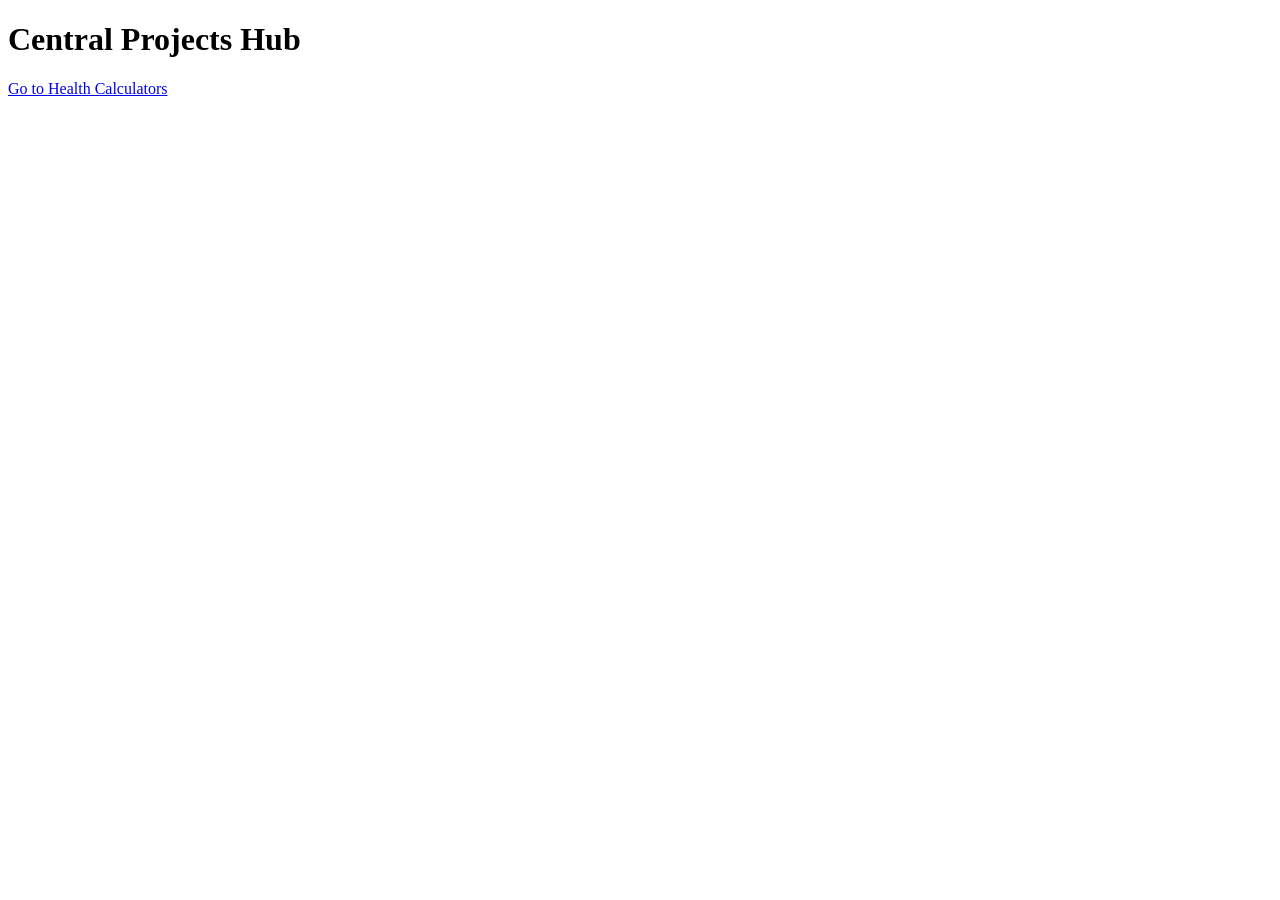
==== index.html @ d223aeca "Initialize index.html for Tarun's Hub This file serves as the main entry point for Tarun's Hub, feat" ====
<!DOCTYPE html>
<html lang="en">
<head>
    <meta charset="UTF-8">
    <meta name="viewport" content="width=device-width, initial-scale=1.0">
    <title>Tarun's Hub</title>
    
    <!-- Google AdSense Verification Code -->
    <script async src="https://pagead2.googlesyndication.com/pagead/js/adsbygoogle.js?client=ca-pub-7743006192348662" crossorigin="anonymous"></script>

</head>
<body>
    <h1>Central Projects Hub</h1>
    <a href="/Vibe-Coding/Health-Calculators/">Go to Health Calculators</a>
</body>
</html>
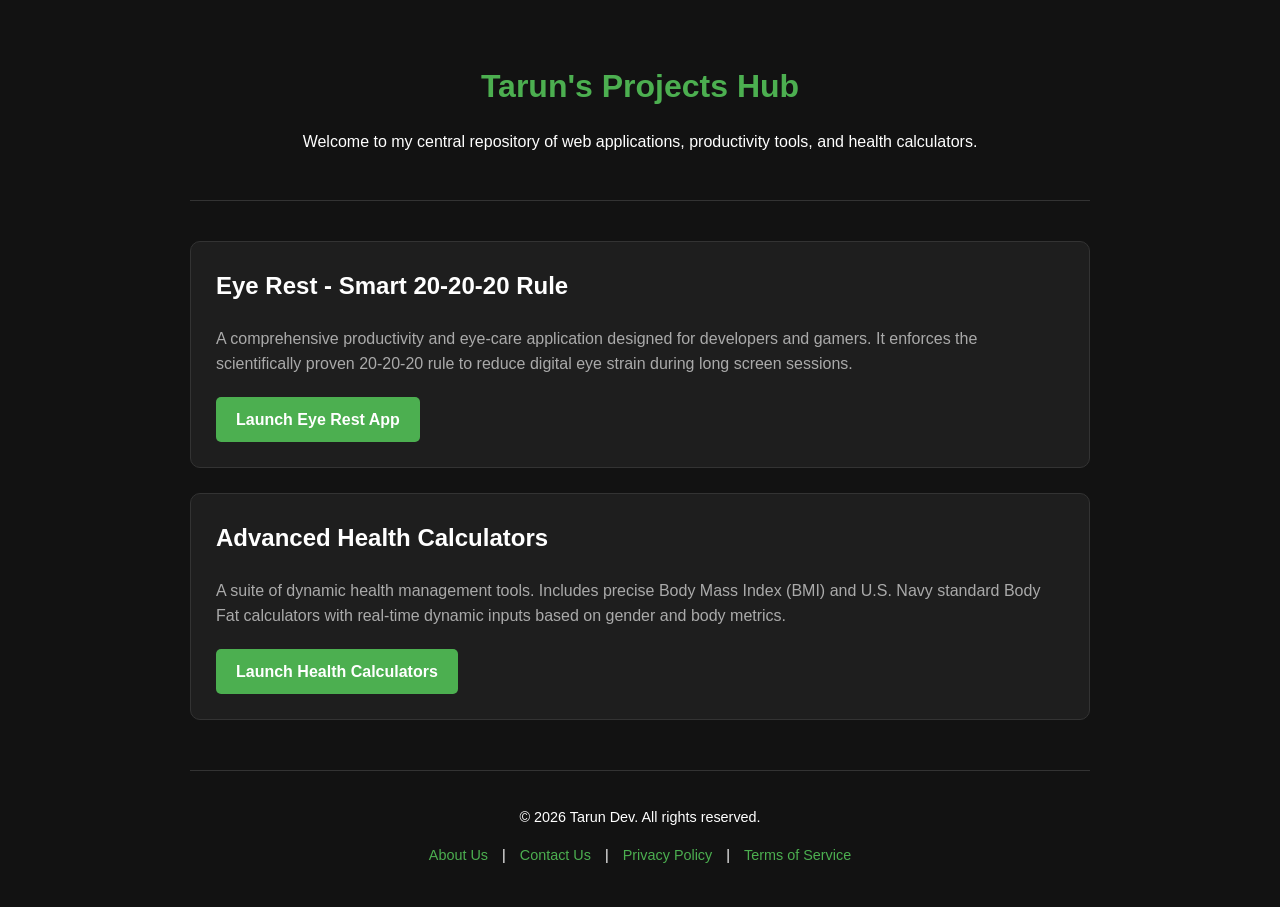
==== commit 7edd43a2: "Update index.html" ====
--- a/index.html
+++ b/index.html
@@ -3,14 +3,110 @@
 <head>
     <meta charset="UTF-8">
     <meta name="viewport" content="width=device-width, initial-scale=1.0">
-    <title>Tarun's Hub</title>
+    <title>Tarun's Hub - Web Applications & Tools</title>
     
     <!-- Google AdSense Verification Code -->
     <script async src="https://pagead2.googlesyndication.com/pagead/js/adsbygoogle.js?client=ca-pub-7743006192348662" crossorigin="anonymous"></script>
 
+    <style>
+        body {
+            font-family: 'Segoe UI', Tahoma, Geneva, Verdana, sans-serif;
+            background-color: #121212;
+            color: #ffffff;
+            margin: 0;
+            padding: 0;
+            line-height: 1.6;
+        }
+        .container {
+            max-width: 900px;
+            margin: 0 auto;
+            padding: 40px 20px;
+        }
+        header {
+            text-align: center;
+            padding-bottom: 30px;
+            border-bottom: 1px solid #333;
+            margin-bottom: 40px;
+        }
+        h1 {
+            color: #4CAF50;
+            margin-bottom: 10px;
+        }
+        .project-card {
+            background-color: #1e1e1e;
+            padding: 25px;
+            border-radius: 10px;
+            margin-bottom: 25px;
+            border: 1px solid #333;
+        }
+        .project-card h2 {
+            margin-top: 0;
+            color: #fff;
+        }
+        .project-card p {
+            color: #aaaaaa;
+            margin-bottom: 20px;
+        }
+        .btn {
+            display: inline-block;
+            background-color: #4CAF50;
+            color: white;
+            padding: 10px 20px;
+            text-decoration: none;
+            border-radius: 5px;
+            font-weight: bold;
+        }
+        .btn:hover {
+            background-color: #45a049;
+        }
+        footer {
+            text-align: center;
+            margin-top: 50px;
+            padding-top: 20px;
+            border-top: 1px solid #333;
+            font-size: 0.9rem;
+        }
+        footer a {
+            color: #4CAF50;
+            text-decoration: none;
+            margin: 0 10px;
+        }
+    </style>
 </head>
 <body>
-    <h1>Central Projects Hub</h1>
-    <a href="/Vibe-Coding/Health-Calculators/">Go to Health Calculators</a>
+
+    <div class="container">
+        <header>
+            <h1>Tarun's Projects Hub</h1>
+            <p>Welcome to my central repository of web applications, productivity tools, and health calculators.</p>
+        </header>
+
+        <!-- Project 1: Eye Break -->
+        <div class="project-card">
+            <h2>Eye Rest - Smart 20-20-20 Rule</h2>
+            <p>A comprehensive productivity and eye-care application designed for developers and gamers. It enforces the scientifically proven 20-20-20 rule to reduce digital eye strain during long screen sessions.</p>
+            <a href="/Vibe-Coding/Eye-Break/" class="btn">Launch Eye Rest App</a>
+        </div>
+
+        <!-- Project 2: Health Calculators -->
+        <div class="project-card">
+            <h2>Advanced Health Calculators</h2>
+            <p>A suite of dynamic health management tools. Includes precise Body Mass Index (BMI) and U.S. Navy standard Body Fat calculators with real-time dynamic inputs based on gender and body metrics.</p>
+            <a href="/Vibe-Coding/Health-Calculators/" class="btn">Launch Health Calculators</a>
+        </div>
+
+        <!-- Footer with Trust Pages -->
+        <footer>
+            <p>&copy; 2026 Tarun Dev. All rights reserved.</p>
+            <div style="margin-top: 15px;">
+                <!-- Dhyan de: Ye links tere Eye-Break wale trust pages ko point kar rahe hain -->
+                <a href="/Vibe-Coding/Eye-Break/about-us.html">About Us</a> | 
+                <a href="/Vibe-Coding/Eye-Break/contact-us.html">Contact Us</a> | 
+                <a href="/Vibe-Coding/Eye-Break/privacy-policy.html">Privacy Policy</a> | 
+                <a href="/Vibe-Coding/Eye-Break/terms-and-conditions.html">Terms of Service</a>
+            </div>
+        </footer>
+    </div>
+
 </body>
 </html>
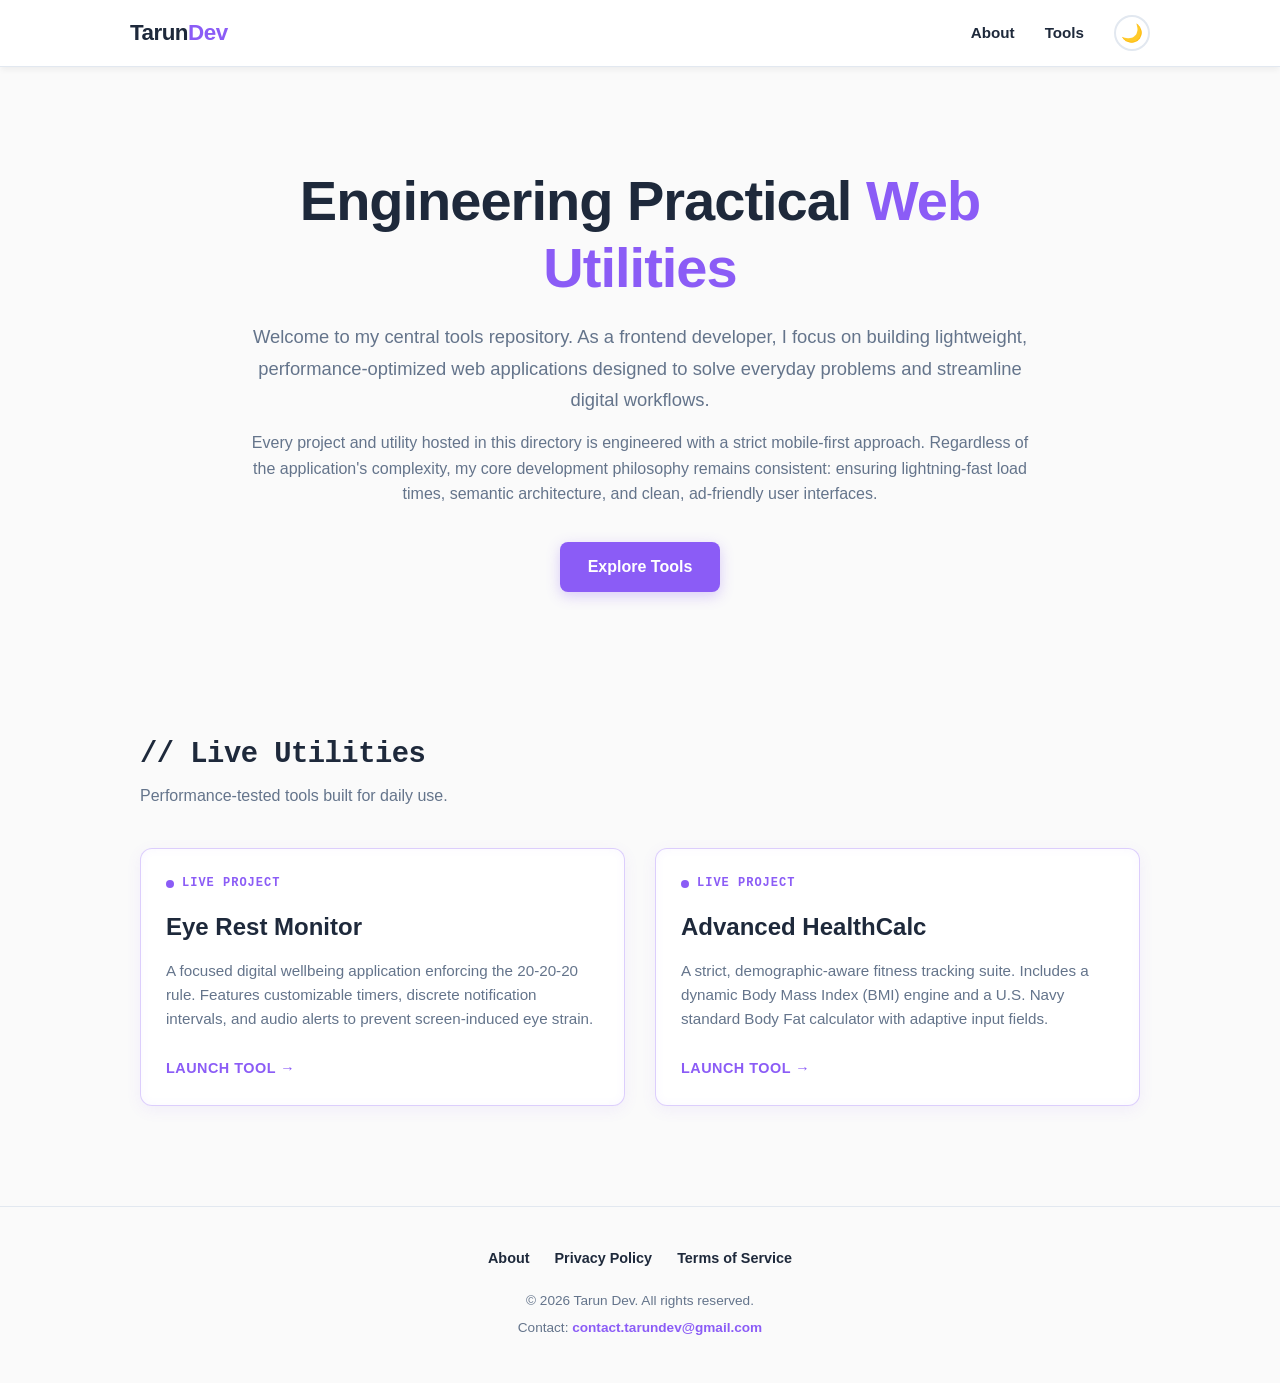
==== commit f306adec: "root directory refined" ====
--- a/index.html
+++ b/index.html
@@ -1,112 +1,125 @@
 <!DOCTYPE html>
 <html lang="en">
+
 <head>
     <meta charset="UTF-8">
     <meta name="viewport" content="width=device-width, initial-scale=1.0">
-    <title>Tarun's Hub - Web Applications & Tools</title>
-    
-    <!-- Google AdSense Verification Code -->
-    <script async src="https://pagead2.googlesyndication.com/pagead/js/adsbygoogle.js?client=ca-pub-7743006192348662" crossorigin="anonymous"></script>
+    <title>Tarun Dev | Central Projects Hub</title>
 
-    <style>
-        body {
-            font-family: 'Segoe UI', Tahoma, Geneva, Verdana, sans-serif;
-            background-color: #121212;
-            color: #ffffff;
-            margin: 0;
-            padding: 0;
-            line-height: 1.6;
-        }
-        .container {
-            max-width: 900px;
-            margin: 0 auto;
-            padding: 40px 20px;
-        }
-        header {
-            text-align: center;
-            padding-bottom: 30px;
-            border-bottom: 1px solid #333;
-            margin-bottom: 40px;
-        }
-        h1 {
-            color: #4CAF50;
-            margin-bottom: 10px;
-        }
-        .project-card {
-            background-color: #1e1e1e;
-            padding: 25px;
-            border-radius: 10px;
-            margin-bottom: 25px;
-            border: 1px solid #333;
-        }
-        .project-card h2 {
-            margin-top: 0;
-            color: #fff;
-        }
-        .project-card p {
-            color: #aaaaaa;
-            margin-bottom: 20px;
-        }
-        .btn {
-            display: inline-block;
-            background-color: #4CAF50;
-            color: white;
-            padding: 10px 20px;
-            text-decoration: none;
-            border-radius: 5px;
-            font-weight: bold;
-        }
-        .btn:hover {
-            background-color: #45a049;
-        }
-        footer {
-            text-align: center;
-            margin-top: 50px;
-            padding-top: 20px;
-            border-top: 1px solid #333;
-            font-size: 0.9rem;
-        }
-        footer a {
-            color: #4CAF50;
-            text-decoration: none;
-            margin: 0 10px;
-        }
-    </style>
+    <!-- Google AdSense Verification Code (DO NOT REMOVE) -->
+    <script async src="https://pagead2.googlesyndication.com/pagead/js/adsbygoogle.js?client=ca-pub-7743006192348662"
+        crossorigin="anonymous"></script>
+
+    <!-- External CSS file link -->
+    <link rel="stylesheet" href="style.css">
 </head>
+
 <body>
 
-    <div class="container">
-        <header>
-            <h1>Tarun's Projects Hub</h1>
-            <p>Welcome to my central repository of web applications, productivity tools, and health calculators.</p>
-        </header>
+    <!-- NAVBAR START -->
+    <nav class="navbar">
+        <div class="nav-container">
+            <a href="#" class="brand-logo">Tarun<span>Dev</span></a>
 
-        <!-- Project 1: Eye Break -->
-        <div class="project-card">
-            <h2>Eye Rest - Smart 20-20-20 Rule</h2>
-            <p>A comprehensive productivity and eye-care application designed for developers and gamers. It enforces the scientifically proven 20-20-20 rule to reduce digital eye strain during long screen sessions.</p>
-            <a href="/Vibe-Coding/Eye-Break/" class="btn">Launch Eye Rest App</a>
+            <div class="nav-links">
+                <a href="#about" class="nav-item">About</a>
+                <a href="#projects" class="nav-item">Tools</a>
+
+                <!-- Theme Toggle Button -->
+                <button id="theme-toggle" class="theme-btn" aria-label="Toggle Dark Mode">
+                    <span id="theme-icon">🌙</span>
+                </button>
+            </div>
         </div>
+    </nav>
+    <!-- NAVBAR END -->
 
-        <!-- Project 2: Health Calculators -->
-        <div class="project-card">
-            <h2>Advanced Health Calculators</h2>
-            <p>A suite of dynamic health management tools. Includes precise Body Mass Index (BMI) and U.S. Navy standard Body Fat calculators with real-time dynamic inputs based on gender and body metrics.</p>
-            <a href="/Vibe-Coding/Health-Calculators/" class="btn">Launch Health Calculators</a>
+    <!-- Main Content Area (Khali chhod de abhi ke liye) -->
+    <main>
+        <!-- HERO / ABOUT SECTION -->
+        <section id="about" class="hero-section">
+            <div class="hero-container">
+                <h1 class="hero-title">Engineering Practical <span class="highlight">Web Utilities</span></h1>
+
+                <p class="hero-subtitle">
+                    Welcome to my central tools repository. As a frontend developer, I focus on building lightweight,
+                    performance-optimized web applications designed to solve everyday problems and streamline digital
+                    workflows.
+                </p>
+
+                <p class="hero-description">
+                    Every project and utility hosted in this directory is engineered with a strict mobile-first
+                    approach. Regardless of the application's complexity, my core development philosophy remains
+                    consistent: ensuring lightning-fast load times, semantic architecture, and clean, ad-friendly user
+                    interfaces.
+                </p>
+
+                <div class="hero-actions">
+                    <a href="#projects" class="btn btn-primary">Explore Tools</a>
+                </div>
+            </div>
+        </section>
+
+        <!-- PROJECTS SECTION -->
+        <section id="projects" class="projects-section">
+            <div class="projects-container">
+                <div class="section-header">
+                    <h2 class="section-title">// Live Utilities</h2>
+                    <p class="section-subtitle">Performance-tested tools built for daily use.</p>
+                </div>
+
+                <div class="projects-grid">
+
+                    <!-- Card 1: Eye Rest -->
+                    <div class="floating-card delay-1">
+                        <div class="card-status"><span class="pulse"></span> LIVE PROJECT</div>
+                        <h3 class="card-title">Eye Rest Monitor</h3>
+                        <p class="card-text">
+                            A focused digital wellbeing application enforcing the 20-20-20 rule. Features customizable
+                            timers, discrete notification intervals, and audio alerts to prevent screen-induced eye
+                            strain.
+                        </p>
+                        <a href="https://7-tarun.github.io/Vibe-Coding/Eye-Break/" class="card-link">Launch Tool
+                            &rarr;</a>
+                    </div>
+
+                    <!-- Card 2: Health Calculators -->
+                    <div class="floating-card delay-2">
+                        <div class="card-status"><span class="pulse"></span> LIVE PROJECT</div>
+                        <h3 class="card-title">Advanced HealthCalc</h3>
+                        <p class="card-text">
+                            A strict, demographic-aware fitness tracking suite. Includes a dynamic Body Mass Index (BMI)
+                            engine and a U.S. Navy standard Body Fat calculator with adaptive input fields.
+                        </p>
+                        <a href="https://7-tarun.github.io/Vibe-Coding/Health-Calculators/" class="card-link">Launch
+                            Tool &rarr;</a>
+                    </div>
+
+                </div>
+            </div>
+        </section>
+
+    </main>
+
+    <!-- FOOTER AREA (Strictly for AdSense Compliance) -->
+    <footer class="site-footer">
+        <div class="footer-container">
+            <div class="footer-links">
+                <a href="about.html">About</a>
+                <a href="privacy-policy.html">Privacy Policy</a>
+                <a href="terms.html">Terms of Service</a>
+            </div>
+
+            <div class="footer-info">
+                <p>&copy; 2026 Tarun Dev. All rights reserved.</p>
+                <p>Contact: <span id="secure-email">Loading...</span></p>
+            </div>
         </div>
+    </footer>
 
-        <!-- Footer with Trust Pages -->
-        <footer>
-            <p>&copy; 2026 Tarun Dev. All rights reserved.</p>
-            <div style="margin-top: 15px;">
-                <!-- Dhyan de: Ye links tere Eye-Break wale trust pages ko point kar rahe hain -->
-                <a href="/Vibe-Coding/Eye-Break/about-us.html">About Us</a> | 
-                <a href="/Vibe-Coding/Eye-Break/contact-us.html">Contact Us</a> | 
-                <a href="/Vibe-Coding/Eye-Break/privacy-policy.html">Privacy Policy</a> | 
-                <a href="/Vibe-Coding/Eye-Break/terms-and-conditions.html">Terms of Service</a>
-            </div>
-        </footer>
-    </div>
 
+    <!-- External JS file link -->
+    <script src="script.js"></script>
 </body>
-</html>
+
+</html>
--- a/style.css
+++ b/style.css
@@ -0,0 +1,401 @@
+/* =========================================
+   1. ROOT VARIABLES (Color Palette)
+   ========================================= */
+:root {
+    /* Light Theme (Default) */
+    --bg-color: #FAFAFA;
+    --surface-color: #FFFFFF;
+    --text-main: #1E293B;
+    --text-muted: #64748B;
+    --accent: #8B5CF6;       /* Electric Purple */
+    --accent-hover: #7C3AED;
+    --border-color: #E2E8F0;
+    --shadow-subtle: 0 4px 6px -1px rgba(0, 0, 0, 0.05);
+}
+
+/* Jab body par .dark-mode class lagegi, ye variables activate honge */
+body.dark-mode {
+    --bg-color: #0F172A;
+    --surface-color: #1E293B;
+    --text-main: #F8FAFC;
+    --text-muted: #94A3B8;
+    --accent: #A855F7;       /* Glowing Electric Purple */
+    --accent-hover: #D8B4FE;
+    --border-color: #334155;
+    --shadow-subtle: 0 4px 6px -1px rgba(0, 0, 0, 0.3);
+}
+
+/* =========================================
+   2. BASE RESET & TYPOGRAPHY
+   ========================================= */
+* {
+    margin: 0;
+    padding: 0;
+    box-sizing: border-box;
+}
+
+body {
+    font-family: 'Segoe UI', Tahoma, Geneva, Verdana, sans-serif;
+    background-color: var(--bg-color);
+    color: var(--text-main);
+    transition: background-color 0.3s ease, color 0.3s ease; /* Smooth Theme Transition */
+    line-height: 1.6;
+}
+
+/* Smooth scroll for anchor links */
+html {
+    scroll-behavior: smooth;
+}
+
+/* =========================================
+   3. NAVBAR STYLING (Mobile-First)
+   ========================================= */
+.navbar {
+    background-color: var(--surface-color);
+    border-bottom: 1px solid var(--border-color);
+    position: sticky;
+    top: 0;
+    z-index: 1000;
+    box-shadow: var(--shadow-subtle);
+    transition: background-color 0.3s ease, border-color 0.3s ease;
+}
+
+.nav-container {
+    max-width: 1100px;
+    margin: 0 auto;
+    padding: 15px 20px;
+    display: flex;
+    justify-content: space-between;
+    align-items: center;
+}
+
+.brand-logo {
+    font-size: 1.4rem;
+    font-weight: 800;
+    text-decoration: none;
+    color: var(--text-main);
+    letter-spacing: -0.5px;
+}
+
+.brand-logo span {
+    color: var(--accent);
+}
+
+.nav-links {
+    display: flex;
+    align-items: center;
+    gap: 15px; /* Mobile par thoda kam gap */
+}
+
+.nav-item {
+    text-decoration: none;
+    color: var(--text-main);
+    font-weight: 600;
+    font-size: 0.95rem;
+    transition: color 0.2s ease;
+}
+
+.nav-item:hover {
+    color: var(--accent);
+}
+
+/* Theme Toggle Button */
+.theme-btn {
+    background: none;
+    border: 2px solid var(--border-color);
+    border-radius: 50%;
+    width: 36px;
+    height: 36px;
+    display: flex;
+    justify-content: center;
+    align-items: center;
+    cursor: pointer;
+    font-size: 1.1rem;
+    color: var(--text-main);
+    transition: all 0.3s ease;
+}
+
+.theme-btn:hover {
+    border-color: var(--accent);
+    transform: scale(1.1); /* Satisfying interaction */
+}
+
+/* =========================================
+   5. HERO / ABOUT SECTION
+   ========================================= */
+.hero-section {
+    padding: 80px 20px 60px;
+    text-align: center;
+}
+
+.hero-container {
+    max-width: 800px;
+    margin: 0 auto;
+}
+
+.hero-title {
+    font-size: 2.8rem;
+    font-weight: 800;
+    line-height: 1.2;
+    margin-bottom: 20px;
+    color: var(--text-main);
+    letter-spacing: -1px;
+}
+
+/* Glowing text highlight for electric accent */
+.highlight {
+    color: var(--accent);
+}
+
+.hero-subtitle {
+    font-size: 1.15rem;
+    color: var(--text-muted);
+    margin-bottom: 15px;
+    line-height: 1.7;
+}
+
+.hero-description {
+    font-size: 1rem;
+    color: var(--text-muted);
+    margin-bottom: 35px;
+    line-height: 1.6;
+}
+
+/* Global Button Styles */
+.btn {
+    display: inline-block;
+    padding: 12px 28px;
+    border-radius: 8px;
+    text-decoration: none;
+    font-weight: 600;
+    font-size: 1rem;
+    transition: all 0.3s ease;
+}
+
+/* Primary Accent Button with satisfying hover lift & glow */
+.btn-primary {
+    background-color: var(--accent);
+    color: #ffffff; /* Always white text on accent background */
+    box-shadow: 0 4px 14px 0 rgba(139, 92, 246, 0.3);
+}
+
+.btn-primary:hover {
+    background-color: var(--accent-hover);
+    transform: translateY(-3px);
+    box-shadow: 0 6px 20px rgba(139, 92, 246, 0.4);
+}
+
+
+/* =========================================
+   6. PROJECTS GRID & 3D FLOATING CARDS (REFINED)
+   ========================================= */
+.projects-section {
+    padding: 60px 20px 100px;
+}
+
+.projects-container {
+    max-width: 1000px;
+    margin: 0 auto;
+}
+
+.section-header {
+    margin-bottom: 40px;
+}
+
+.section-title {
+    font-size: 1.8rem;
+    color: var(--text-main);
+    font-family: monospace;
+    letter-spacing: -0.5px;
+}
+
+.section-subtitle {
+    color: var(--text-muted);
+    font-size: 1rem;
+    margin-top: 5px;
+}
+
+/* Adjusted min-width from 320px to 280px to fix bulky feeling */
+.projects-grid {
+    display: grid;
+    grid-template-columns: repeat(auto-fit, minmax(280px, 1fr));
+    gap: 30px;
+}
+
+/* Base Card Structure */
+.floating-card {
+    background-color: var(--surface-color);
+    /* Default subtle neon border glow matching your reference */
+    border: 1px solid rgba(139, 92, 246, 0.3); 
+    border-radius: 12px;
+    padding: 25px; /* Reduced from 30px to make it sleeker */
+    position: relative;
+    z-index: 1;
+    
+    /* Flexbox magic to pin the button strictly to the bottom */
+    display: flex;
+    flex-direction: column;
+
+    /* Hardware acceleration */
+    transform-style: preserve-3d;
+    will-change: transform, box-shadow;
+    
+    /* Faster Breathing Animation: 3.5 seconds */
+    animation: breathe 3.5s ease-in-out infinite;
+    transition: all 0.3s cubic-bezier(0.175, 0.885, 0.32, 1.275);
+
+    /* Default subtle box glow */
+    box-shadow: 0 4px 15px rgba(139, 92, 246, 0.08), 
+                inset 0 0 10px rgba(139, 92, 246, 0.05);
+}
+
+.delay-1 { animation-delay: 0s; }
+.delay-2 { animation-delay: 1.2s; }
+
+/* Tighter keyframes for faster, non-jittery breathing */
+@keyframes breathe {
+    0%, 100% { transform: translateY(0); }
+    50% { transform: translateY(-6px); }
+}
+
+/* Hover: Pop-up & Intense Neon Glow */
+.floating-card:hover {
+    animation-play-state: paused; 
+    transform: translateY(-10px) scale(1.02); /* Card pops up */
+    border-color: var(--accent);
+    /* Intense outer and inner neon glow */
+    box-shadow: 0 15px 35px -5px rgba(139, 92, 246, 0.4), 
+                inset 0 0 20px -5px rgba(139, 92, 246, 0.2);
+    z-index: 2;
+}
+
+/* Internal Card Styling */
+.card-status {
+    font-size: 0.75rem;
+    font-weight: 700;
+    font-family: monospace;
+    color: var(--accent);
+    margin-bottom: 15px;
+    display: flex;
+    align-items: center;
+    gap: 8px;
+    letter-spacing: 1px;
+}
+
+.pulse {
+    width: 8px;
+    height: 8px;
+    background-color: var(--accent);
+    border-radius: 50%;
+    animation: pulse-glow 2s infinite;
+}
+
+@keyframes pulse-glow {
+    0% { box-shadow: 0 0 0 0 rgba(139, 92, 246, 0.7); }
+    70% { box-shadow: 0 0 0 6px rgba(139, 92, 246, 0); }
+    100% { box-shadow: 0 0 0 0 rgba(139, 92, 246, 0); }
+}
+
+.card-title {
+    font-size: 1.5rem;
+    color: var(--text-main);
+    margin-bottom: 12px;
+}
+
+/* flex-grow: 1 takes up all empty space, pushing the link down */
+.card-text {
+    font-size: 0.95rem;
+    color: var(--text-muted);
+    line-height: 1.6;
+    margin-bottom: 25px;
+    flex-grow: 1; 
+}
+
+.card-link {
+    display: inline-block;
+    text-decoration: none;
+    color: var(--accent);
+    font-weight: 700;
+    font-size: 0.9rem;
+    text-transform: uppercase;
+    letter-spacing: 0.5px;
+    transition: color 0.3s;
+    align-self: flex-start; /* Keeps the button from stretching across the bottom */
+}
+
+.card-link:hover {
+    color: var(--accent-hover);
+    text-shadow: 0 0 8px rgba(139, 92, 246, 0.4);
+}
+
+
+/* =========================================
+   7. FOOTER & TRUST LINKS 
+   ========================================= */
+.site-footer {
+    border-top: 1px solid var(--border-color);
+    padding: 40px 20px;
+    text-align: center;
+    background-color: var(--bg-color);
+    transition: background-color 0.3s ease, border-color 0.3s ease;
+}
+
+.footer-container {
+    max-width: 800px;
+    margin: 0 auto;
+}
+
+.footer-links {
+    margin-bottom: 20px;
+    display: flex;
+    justify-content: center;
+    flex-wrap: wrap;
+    gap: 25px;
+}
+
+.footer-links a {
+    color: var(--text-main);
+    text-decoration: none;
+    font-size: 0.9rem;
+    font-weight: 600;
+    transition: color 0.2s ease;
+}
+
+.footer-links a:hover {
+    color: var(--accent);
+}
+
+.footer-info p {
+    color: var(--text-muted);
+    font-size: 0.85rem;
+    margin-bottom: 5px;
+}
+
+.secure-link {
+    color: var(--accent);
+    text-decoration: none;
+    font-weight: 600;
+}
+
+.secure-link:hover {
+    text-decoration: underline;
+}
+
+
+/* =========================================
+   4. DESKTOP MEDIA QUERY
+   ========================================= */
+@media (min-width: 768px) {
+    .nav-container {
+        padding: 15px 40px;
+    }
+    .nav-links {
+        gap: 30px; /* Badi screen par links fail jayenge */
+    }
+    .hero-title {
+        font-size: 3.5rem;
+    }
+    .hero-section {
+        padding: 100px 20px 80px;
+    }
+}
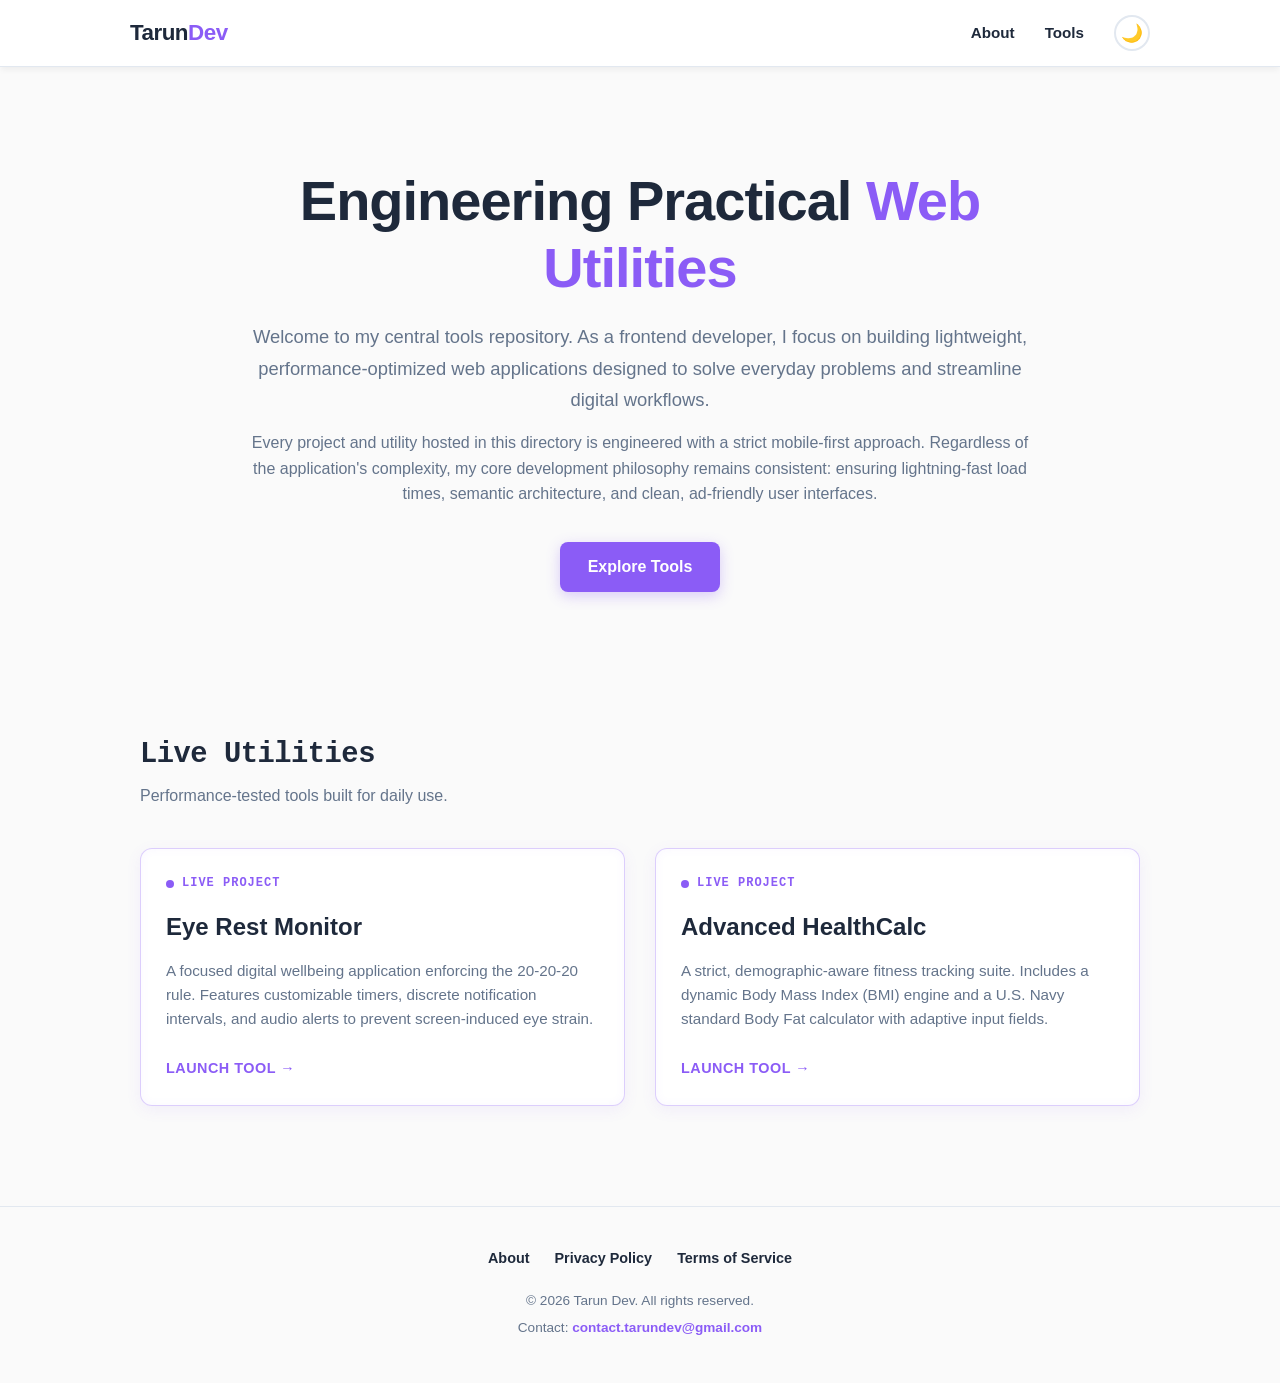
==== commit ec537c47: "UI UX Experience Improved" ====
--- a/index.html
+++ b/index.html
@@ -64,7 +64,7 @@
         <section id="projects" class="projects-section">
             <div class="projects-container">
                 <div class="section-header">
-                    <h2 class="section-title">// Live Utilities</h2>
+                    <h2 class="section-title">Live Utilities</h2>
                     <p class="section-subtitle">Performance-tested tools built for daily use.</p>
                 </div>
 
--- a/style.css
+++ b/style.css
@@ -32,6 +32,7 @@
     margin: 0;
     padding: 0;
     box-sizing: border-box;
+    -webkit-tap-highlight-color: transparent;
 }
 
 body {
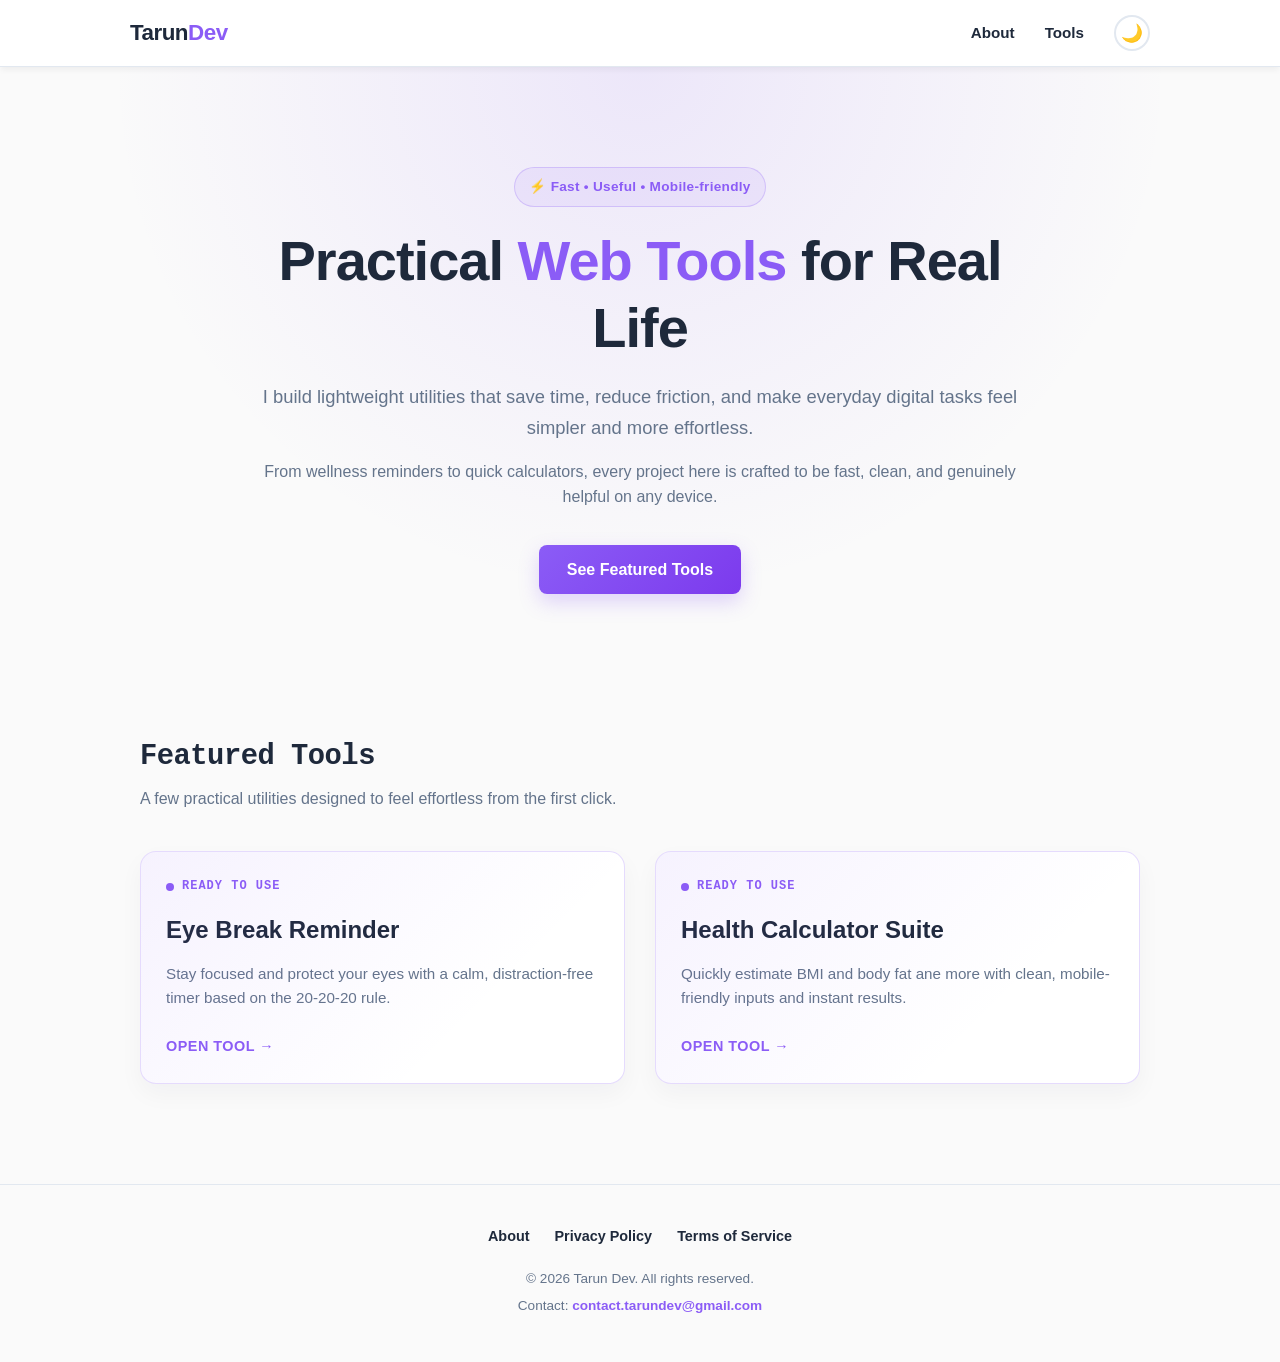
==== commit 4d211f74: "Ui Improved and cleared cache from the site" ====
--- a/index.html
+++ b/index.html
@@ -39,23 +39,21 @@
         <!-- HERO / ABOUT SECTION -->
         <section id="about" class="hero-section">
             <div class="hero-container">
-                <h1 class="hero-title">Engineering Practical <span class="highlight">Web Utilities</span></h1>
+                <p class="hero-badge">⚡ Fast • Useful • Mobile-friendly</p>
+                <h1 class="hero-title">Practical <span class="highlight">Web Tools</span> for Real Life</h1>
 
                 <p class="hero-subtitle">
-                    Welcome to my central tools repository. As a frontend developer, I focus on building lightweight,
-                    performance-optimized web applications designed to solve everyday problems and streamline digital
-                    workflows.
+                    I build lightweight utilities that save time, reduce friction, and make everyday digital tasks feel
+                    simpler and more effortless.
                 </p>
 
                 <p class="hero-description">
-                    Every project and utility hosted in this directory is engineered with a strict mobile-first
-                    approach. Regardless of the application's complexity, my core development philosophy remains
-                    consistent: ensuring lightning-fast load times, semantic architecture, and clean, ad-friendly user
-                    interfaces.
+                    From wellness reminders to quick calculators, every project here is crafted to be fast, clean, and
+                    genuinely helpful on any device.
                 </p>
 
                 <div class="hero-actions">
-                    <a href="#projects" class="btn btn-primary">Explore Tools</a>
+                    <a href="#projects" class="btn btn-primary">See Featured Tools</a>
                 </div>
             </div>
         </section>
@@ -64,34 +62,32 @@
         <section id="projects" class="projects-section">
             <div class="projects-container">
                 <div class="section-header">
-                    <h2 class="section-title">Live Utilities</h2>
-                    <p class="section-subtitle">Performance-tested tools built for daily use.</p>
+                    <h2 class="section-title">Featured Tools</h2>
+                    <p class="section-subtitle">A few practical utilities designed to feel effortless from the first click.</p>
                 </div>
 
                 <div class="projects-grid">
 
                     <!-- Card 1: Eye Rest -->
                     <div class="floating-card delay-1">
-                        <div class="card-status"><span class="pulse"></span> LIVE PROJECT</div>
-                        <h3 class="card-title">Eye Rest Monitor</h3>
+                        <div class="card-status"><span class="pulse"></span> READY TO USE</div>
+                        <h3 class="card-title">Eye Break Reminder</h3>
                         <p class="card-text">
-                            A focused digital wellbeing application enforcing the 20-20-20 rule. Features customizable
-                            timers, discrete notification intervals, and audio alerts to prevent screen-induced eye
-                            strain.
+                            Stay focused and protect your eyes with a calm, distraction-free timer based on the
+                            20-20-20 rule.
                         </p>
-                        <a href="https://7-tarun.github.io/Vibe-Coding/Eye-Break/" class="card-link">Launch Tool
+                        <a href="https://7-tarun.github.io/Vibe-Coding/Eye-Break/" class="card-link">Open Tool
                             &rarr;</a>
                     </div>
 
                     <!-- Card 2: Health Calculators -->
                     <div class="floating-card delay-2">
-                        <div class="card-status"><span class="pulse"></span> LIVE PROJECT</div>
-                        <h3 class="card-title">Advanced HealthCalc</h3>
+                        <div class="card-status"><span class="pulse"></span> READY TO USE</div>
+                        <h3 class="card-title">Health Calculator Suite</h3>
                         <p class="card-text">
-                            A strict, demographic-aware fitness tracking suite. Includes a dynamic Body Mass Index (BMI)
-                            engine and a U.S. Navy standard Body Fat calculator with adaptive input fields.
+                            Quickly estimate BMI and body fat ane more with clean, mobile-friendly inputs and instant results.
                         </p>
-                        <a href="https://7-tarun.github.io/Vibe-Coding/Health-Calculators/" class="card-link">Launch
+                        <a href="https://7-tarun.github.io/Vibe-Coding/Health-Calculators/" class="card-link">Open
                             Tool &rarr;</a>
                     </div>
 
--- a/style.css
+++ b/style.css
@@ -127,11 +127,37 @@
 .hero-section {
     padding: 80px 20px 60px;
     text-align: center;
+    position: relative;
+}
+
+.hero-section::before {
+    content: "";
+    position: absolute;
+    inset: 0;
+    background: radial-gradient(circle at top, rgba(139, 92, 246, 0.12), transparent 60%);
+    pointer-events: none;
 }
 
 .hero-container {
     max-width: 800px;
     margin: 0 auto;
+    position: relative;
+    z-index: 1;
+}
+
+.hero-badge {
+    display: inline-flex;
+    align-items: center;
+    gap: 8px;
+    padding: 8px 14px;
+    border: 1px solid rgba(139, 92, 246, 0.25);
+    border-radius: 999px;
+    background: rgba(139, 92, 246, 0.08);
+    color: var(--accent);
+    font-size: 0.85rem;
+    font-weight: 700;
+    letter-spacing: 0.3px;
+    margin-bottom: 20px;
 }
 
 .hero-title {
@@ -175,15 +201,15 @@
 
 /* Primary Accent Button with satisfying hover lift & glow */
 .btn-primary {
-    background-color: var(--accent);
+    background: linear-gradient(135deg, var(--accent), #7C3AED);
     color: #ffffff; /* Always white text on accent background */
-    box-shadow: 0 4px 14px 0 rgba(139, 92, 246, 0.3);
+    box-shadow: 0 8px 20px rgba(139, 92, 246, 0.25);
 }
 
 .btn-primary:hover {
-    background-color: var(--accent-hover);
+    background: linear-gradient(135deg, var(--accent-hover), #9333EA);
     transform: translateY(-3px);
-    box-shadow: 0 6px 20px rgba(139, 92, 246, 0.4);
+    box-shadow: 0 10px 24px rgba(139, 92, 246, 0.32);
 }
 
 
@@ -226,28 +252,31 @@
 /* Base Card Structure */
 .floating-card {
     background-color: var(--surface-color);
-    /* Default subtle neon border glow matching your reference */
-    border: 1px solid rgba(139, 92, 246, 0.3); 
-    border-radius: 12px;
-    padding: 25px; /* Reduced from 30px to make it sleeker */
+    border: 1px solid rgba(139, 92, 246, 0.22); 
+    border-radius: 16px;
+    padding: 25px;
     position: relative;
     z-index: 1;
+    overflow: hidden;
     
-    /* Flexbox magic to pin the button strictly to the bottom */
     display: flex;
     flex-direction: column;
 
-    /* Hardware acceleration */
     transform-style: preserve-3d;
     will-change: transform, box-shadow;
     
-    /* Faster Breathing Animation: 3.5 seconds */
     animation: breathe 3.5s ease-in-out infinite;
     transition: all 0.3s cubic-bezier(0.175, 0.885, 0.32, 1.275);
 
-    /* Default subtle box glow */
-    box-shadow: 0 4px 15px rgba(139, 92, 246, 0.08), 
-                inset 0 0 10px rgba(139, 92, 246, 0.05);
+    box-shadow: 0 10px 25px rgba(15, 23, 42, 0.04);
+}
+
+.floating-card::before {
+    content: "";
+    position: absolute;
+    inset: 0;
+    background: linear-gradient(135deg, rgba(139, 92, 246, 0.08), transparent 70%);
+    pointer-events: none;
 }
 
 .delay-1 { animation-delay: 0s; }
@@ -262,11 +291,9 @@
 /* Hover: Pop-up & Intense Neon Glow */
 .floating-card:hover {
     animation-play-state: paused; 
-    transform: translateY(-10px) scale(1.02); /* Card pops up */
+    transform: translateY(-8px) scale(1.01);
     border-color: var(--accent);
-    /* Intense outer and inner neon glow */
-    box-shadow: 0 15px 35px -5px rgba(139, 92, 246, 0.4), 
-                inset 0 0 20px -5px rgba(139, 92, 246, 0.2);
+    box-shadow: 0 20px 35px -8px rgba(139, 92, 246, 0.25);
     z-index: 2;
 }
 
